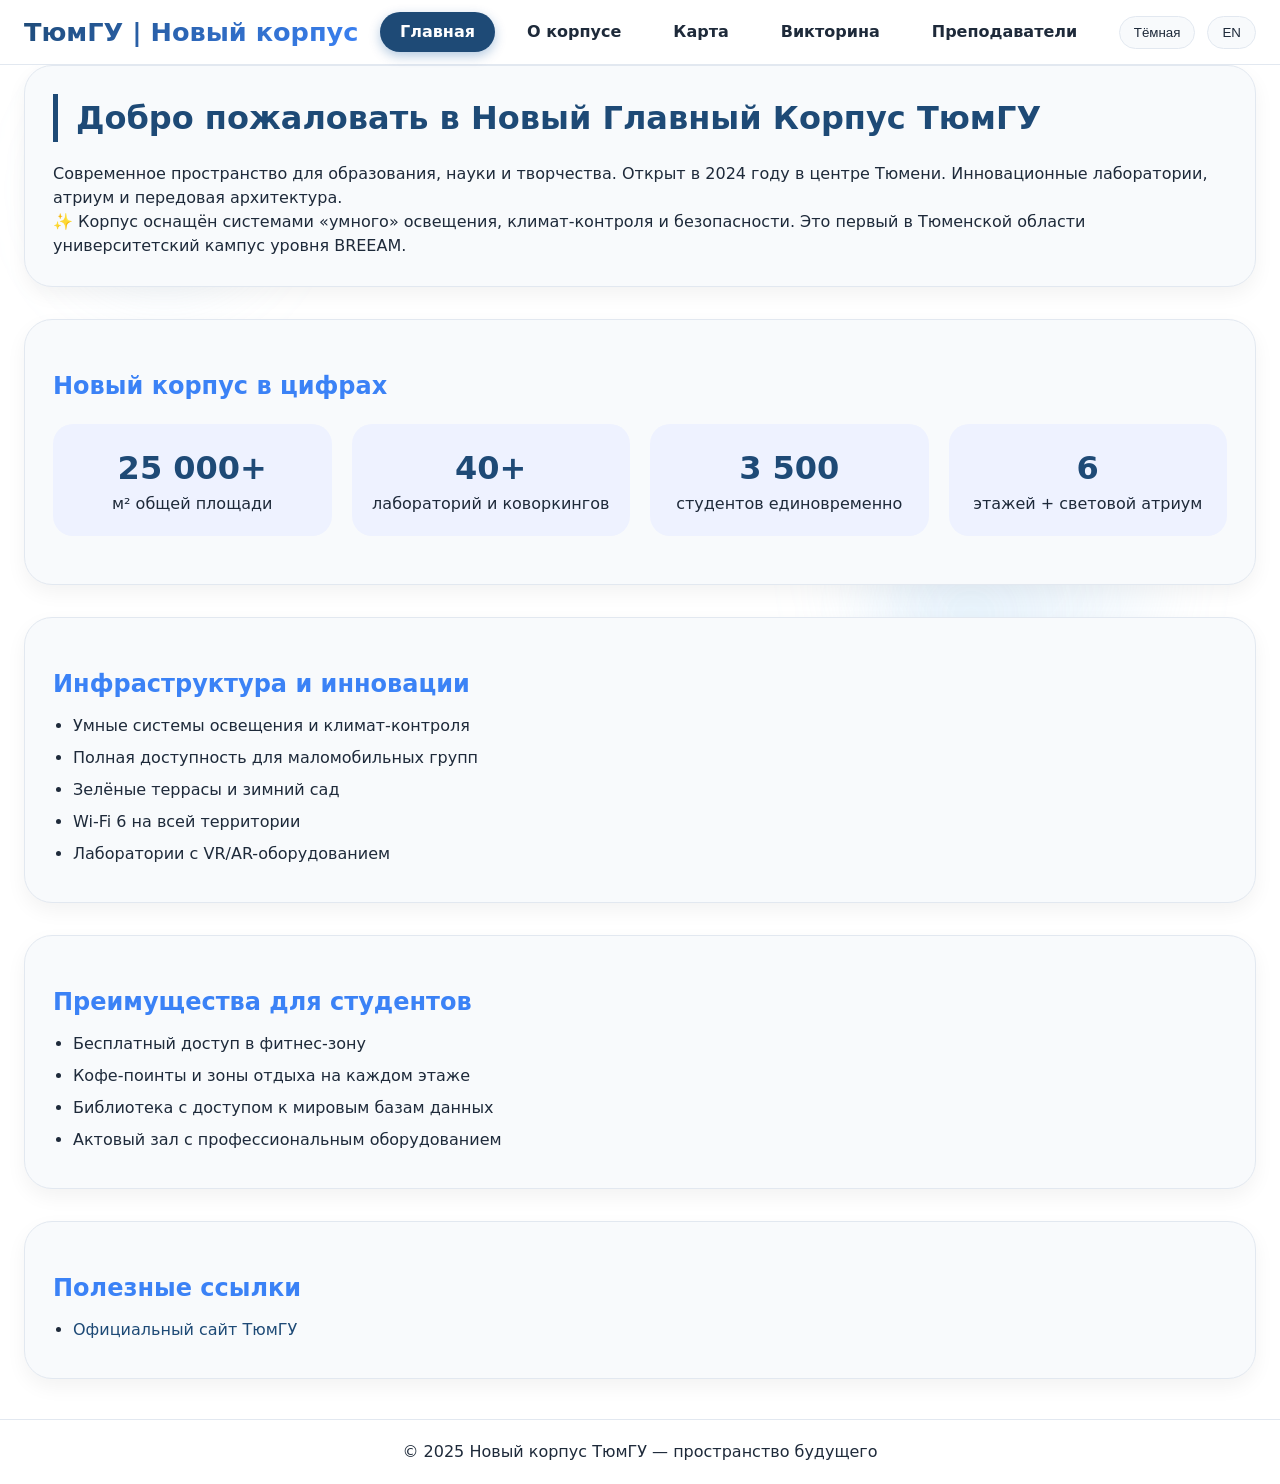
==== index.html @ 09c14d98 "Add files via upload" ====
<!DOCTYPE html>
<html lang="ru">
<head>
    <meta charset="UTF-8">
    <meta name="viewport" content="width=device-width, initial-scale=1.0">
    <title>Главная | Новый корпус ТюмГУ</title>
    <link rel="stylesheet" href="css/style.css">
</head>
<body>
<div class="bg-animation" id="bgAnim"></div>
<header>
    <div class="container">
        <div class="navbar">
            <div class="logo"><h1>ТюмГУ | Новый корпус</h1></div>
            <div class="nav-links">
                <a href="index.html" class="nav-link">Главная</a>
                <a href="about.html" class="nav-link">О корпусе</a>
                <a href="map.html" class="nav-link">Карта</a>
                <a href="quiz.html" class="nav-link">Викторина</a>
                <a href="teachers.html" class="nav-link">Преподаватели</a>
            </div>
            <div class="theme-lang">
                <button class="icon-btn" id="themeToggle">Тёмная</button>
                <button class="icon-btn" id="langToggle">EN</button>
            </div>
        </div>
    </div>
</header>
<main class="container">
    <div class="card">
        <h2 data-i18n="welcome_title">✨ Добро пожаловать в Новый Главный Корпус ТюмГУ</h2>
        <p data-i18n="welcome_text">Современное пространство для образования, науки и творчества. Открыт в 2024 году в центре Тюмени. Инновационные лаборатории, атриум и передовая архитектура.</p>
        <p>✨ Корпус оснащён системами «умного» освещения, климат-контроля и безопасности. Это первый в Тюменской области университетский кампус уровня BREEAM.</p>
    </div>
    <div class="card">
        <h3 data-i18n="stats_title">📊 Новый корпус в цифрах</h3>
        <div class="stats-grid">
            <div class="stat-item"><span class="stat-number">25 000+</span> <span data-i18n="stat1">м² общей площади</span></div>
            <div class="stat-item"><span class="stat-number">40+</span> <span data-i18n="stat2">лабораторий и коворкингов</span></div>
            <div class="stat-item"><span class="stat-number">3 500</span> <span data-i18n="stat3">студентов единовременно</span></div>
            <div class="stat-item"><span class="stat-number">6</span> <span data-i18n="stat4">этажей + световой атриум</span></div>
        </div>
    </div>
    <div class="card">
        <h3 data-i18n="infra_title">🏗️ Инфраструктура и инновации</h3>
        <ul class="fact-list">
            <li data-i18n="infra1">🧠 Умные системы освещения и климат-контроля</li>
            <li data-i18n="infra2">♿ Полная доступность для маломобильных групп</li>
            <li data-i18n="infra3">🌿 Зелёные террасы и зимний сад</li>
            <li data-i18n="infra4">📡 Wi-Fi 6 на всей территории</li>
            <li data-i18n="infra5">🔬 Лаборатории с VR/AR-оборудованием</li>
        </ul>
    </div>
    <div class="card">
        <h3 data-i18n="benefits_title">🎓 Преимущества для студентов</h3>
        <ul class="fact-list">
            <li data-i18n="benefit1">🏋️ Бесплатный доступ в фитнес-зону</li>
            <li data-i18n="benefit2">☕ Кофе-поинты и зоны отдыха на каждом этаже</li>
            <li data-i18n="benefit3">📚 Библиотека с доступом к мировым базам данных</li>
            <li data-i18n="benefit4">🎤 Актовый зал с профессиональным оборудованием</li>
        </ul>
    </div>
    <div class="card">
        <h3 data-i18n="links_title">🔗 Полезные ссылки</h3>
        <ul class="link-list">
            <li><a href="https://www.utmn.ru" target="_blank" data-i18n="news_link">Официальный сайт ТюмГУ</a></li>
        </ul>
    </div>
</main>
<footer><p>© 2025 Новый корпус ТюмГУ — пространство будущего</p></footer>
<button id="goToTop" class="up-btn">↑ Наверх</button>

<div id="infoModal" class="modal">
    <div class="modal-content">
        <div class="modal-header">
            <h2 id="modalTitle">Заголовок</h2>
            <span class="modal-close">&times;</span>
        </div>
        <div class="modal-body">
            <img id="modalImage" src="" alt="">
            <p id="modalFullDescription"></p>
            <div id="modalContacts" class="modal-contacts"></div>
            <p id="modalQuote"></p>
        </div>
    </div>
</div>

<script src="js/main.js"></script>
</body>
</html>
---- css/style.css ----
:root {
    --bg-color: #ffffff;
    --text-color: #1e2a3a;
    --card-bg: #f8fafc;
    --border: #e2e8f0;
    --accent: #1e4a76;
    --accent-light: #3b82f6;
    --header-bg: #ffffffcc;
    --shadow: 0 8px 20px rgba(0,0,0,0.05);
    --code-bg: #eef2ff;
    --hover-glow: 0 0 8px rgba(59,130,246,0.5);
}
body.dark {
    --bg-color: #121212;
    --text-color: #f0f0f0;
    --card-bg: #1e293b;
    --border: #334155;
    --accent: #60a5fa;
    --accent-light: #93c5fd;
    --header-bg: #1e293bcc;
    --shadow: 0 8px 20px rgba(0,0,0,0.4);
    --code-bg: #0f172a;
    --hover-glow: 0 0 12px rgba(96,165,250,0.6);
}
* {
    margin: 0;
    padding: 0;
    box-sizing: border-box;
    transition: background-color 0.3s ease, color 0.2s ease, border-color 0.2s, box-shadow 0.2s;
}
body {
    font-family: 'Segoe UI', 'Inter', system-ui, sans-serif;
    background-color: var(--bg-color);
    color: var(--text-color);
    line-height: 1.5;
    scroll-behavior: smooth;
    position: relative;
    min-height: 100vh;
}
.bg-animation {
    position: fixed;
    top: 0;
    left: 0;
    width: 100%;
    height: 100%;
    z-index: -2;
    pointer-events: none;
    overflow: hidden;
}
.stars, .stars::after, .stars::before {
    content: '';
    position: absolute;
    width: 3px;
    height: 3px;
    background: white;
    border-radius: 50%;
    opacity: 0.6;
    animation: starMove 40s linear infinite;
}
.stars { top: 0; left: 0; right: 0; bottom: 0; }
.stars::after { top: 20%; left: 30%; width: 2px; height: 2px; animation-duration: 55s; animation-delay: -5s; }
.stars::before { top: 70%; left: 70%; width: 1.5px; height: 1.5px; animation-duration: 30s; }
@keyframes starMove {
    0% { transform: translate(0,0) scale(1); opacity: 0.2; }
    50% { opacity: 1; transform: translate(40px,20px) scale(1.2); }
    100% { transform: translate(80px,40px) scale(0.8); opacity: 0; }
}
.clouds {
    position: absolute;
    width: 100%;
    height: 100%;
}
.clouds div {
    position: absolute;
    background: rgba(170,210,240,0.15);
    border-radius: 50%;
    filter: blur(40px);
    animation: floatCloud 20s infinite alternate ease-in-out;
}
@keyframes floatCloud {
    0% { transform: translate(0,0) scale(1); opacity: 0.2; }
    100% { transform: translate(50px,30px) scale(1.3); opacity: 0.5; }
}
.container {
    max-width: 1300px;
    margin: 0 auto;
    padding: 0 24px;
    position: relative;
    z-index: 2;
}
header {
    background: var(--header-bg);
    backdrop-filter: blur(12px);
    position: sticky;
    top: 0;
    z-index: 100;
    border-bottom: 1px solid var(--border);
    padding: 12px 0;
}
.navbar {
    display: flex;
    flex-wrap: wrap;
    justify-content: space-between;
    align-items: center;
    gap: 15px;
}
.logo h1 {
    font-size: 1.6rem;
    font-weight: 700;
    background: linear-gradient(135deg, var(--accent), var(--accent-light));
    -webkit-background-clip: text;
    background-clip: text;
    color: transparent;
}
.nav-links {
    display: flex;
    flex-wrap: wrap;
    gap: 12px;
}
.nav-link {
    background: transparent;
    border: none;
    padding: 8px 20px;
    font-weight: 600;
    font-size: 1rem;
    border-radius: 40px;
    cursor: pointer;
    color: var(--text-color);
    text-decoration: none;
    display: inline-block;
    transition: 0.2s;
}
.nav-link.active {
    background: var(--accent);
    color: white;
    box-shadow: 0 4px 12px rgba(0,76,151,0.3);
}
.nav-link:hover:not(.active) {
    background: var(--border);
    transform: translateY(-2px);
}
.theme-lang {
    display: flex;
    gap: 12px;
    align-items: center;
}
.icon-btn {
    background: var(--card-bg);
    border: 1px solid var(--border);
    padding: 8px 14px;
    border-radius: 40px;
    cursor: pointer;
    font-weight: 500;
    color: var(--text-color);
    transition: 0.2s;
}
.icon-btn:hover {
    transform: scale(1.02);
    box-shadow: var(--hover-glow);
}
.card {
    background: var(--card-bg);
    border-radius: 28px;
    padding: 28px;
    box-shadow: var(--shadow);
    margin-bottom: 32px;
    border: 1px solid var(--border);
    transition: transform 0.2s, box-shadow 0.2s;
}
.card:hover {
    transform: translateY(-3px);
    box-shadow: 0 12px 24px rgba(0,0,0,0.1);
}
h2 {
    font-size: 2rem;
    margin-bottom: 20px;
    color: var(--accent);
    border-left: 5px solid var(--accent);
    padding-left: 18px;
}
h3 {
    font-size: 1.5rem;
    margin: 20px 0 12px 0;
    color: var(--accent-light);
}
footer {
    text-align: center;
    padding: 20px;
    border-top: 1px solid var(--border);
    margin-top: 40px;
}
.up-btn {
    position: fixed;
    bottom: 30px;
    right: 30px;
    background: var(--accent);
    border-radius: 50px;
    padding: 12px 18px;
    z-index: 99;
    display: none;
    box-shadow: 0 4px 12px black;
    color: white;
    cursor: pointer;
    border: none;
    font-weight: bold;
    transition: 0.2s;
}
.up-btn:hover {
    transform: scale(1.05);
    background: var(--accent-light);
}
.gallery {
    display: grid;
    grid-template-columns: repeat(auto-fill, minmax(260px, 1fr));
    gap: 20px;
    margin: 30px 0;
}
.gallery img {
    width: 100%;
    height: 200px;
    object-fit: cover;
    border-radius: 20px;
    transition: transform 0.3s, box-shadow 0.3s;
    border: 2px solid var(--border);
}
.gallery img:hover {
    transform: scale(1.03);
    box-shadow: 0 10px 20px rgba(0,0,0,0.2);
}
.video-placeholder iframe, 
.video-placeholder video {
    width: 100%;
    max-width: 100%;
    border-radius: 24px;
    border: none;
}
video { width: 100%; border-radius: 24px; }
.map-frame {
    width: 100%;
    height: 450px;
    border-radius: 28px;
    border: none;
}
.fact-list, .link-list {
    margin-left: 20px;
    margin-top: 10px;
}
.fact-list li, .link-list li {
    margin-bottom: 8px;
}
a {
    color: var(--accent);
    text-decoration: none;
}
a:hover {
    text-decoration: underline;
}
.quiz-question {
    background: var(--code-bg);
    border-radius: 20px;
    padding: 20px;
    margin-bottom: 20px;
    transition: all 0.3s;
}
.options {
    display: flex;
    flex-wrap: wrap;
    gap: 12px;
    margin-top: 12px;
}
.opt-btn {
    background: var(--card-bg);
    border: 1px solid var(--border);
    padding: 10px 20px;
    border-radius: 40px;
    cursor: pointer;
    transition: all 0.2s;
    color: var(--text-color);
}
.opt-btn:hover {
    transform: scale(1.02);
    box-shadow: var(--hover-glow);
}
.opt-btn.correct-glow {
    background-color: #10b981 !important;
    border-color: #10b981 !important;
    color: white !important;
    box-shadow: 0 0 15px #10b981 !important;
    animation: pulseGreen 0.5s ease;
}
.opt-btn.wrong-glow {
    background-color: #ef4444 !important;
    border-color: #ef4444 !important;
    color: white !important;
    box-shadow: 0 0 15px #ef4444 !important;
    animation: shake 0.3s ease;
}
@keyframes pulseGreen {
    0% { transform: scale(1); opacity: 0.7; }
    100% { transform: scale(1.02); opacity: 1; }
}
@keyframes shake {
    0%,100% { transform: translateX(0); }
    25% { transform: translateX(-5px); }
    75% { transform: translateX(5px); }
}
.quiz-feedback {
    margin-top: 12px;
    font-style: italic;
    padding: 8px;
    border-radius: 12px;
    background: rgba(0,0,0,0.05);
}
.hint {
    margin-top: 8px;
    font-size: 0.9rem;
    color: var(--accent-light);
}
.score {
    font-weight: bold;
    font-size: 1.4rem;
    margin-bottom: 20px;
    text-align: center;
}
.reset-btn {
    margin-top: 20px;
    background: var(--accent);
    color: white;
    border: none;
    padding: 10px 24px;
    border-radius: 40px;
    cursor: pointer;
    font-weight: 600;
    transition: 0.2s;
}
.reset-btn:hover {
    background: var(--accent-light);
}

/* ===== Стили карточек преподавателей ===== */
.teachers-grid {
    display: grid;
    grid-template-columns: repeat(auto-fill, minmax(220px, 1fr));
    gap: 20px;
    margin-top: 24px;
}
.teacher-card {
    background: var(--card-bg);
    border-radius: 20px;
    border: 1px solid var(--border);
    cursor: pointer;
    transition: transform 0.25s, box-shadow 0.25s;
    display: flex;
    flex-direction: column;
    align-items: center;
    padding: 22px 16px 18px;
    text-align: center;
    gap: 0;
}
.teacher-card:hover {
    transform: translateY(-4px);
    box-shadow: 0 12px 28px rgba(0,0,0,0.12);
}
.teacher-photo-wrap {
    position: relative;
    margin-bottom: 14px;
}
.teacher-photo {
    width: 88px;
    height: 88px;
    border-radius: 50%;
    object-fit: cover;
    border: 2px solid var(--accent);
    display: block;
}
.teacher-name {
    font-size: 0.95rem;
    font-weight: 700;
    color: var(--text-color);
    margin-bottom: 6px;
    line-height: 1.3;
}
.teacher-divider {
    width: 32px;
    height: 2px;
    background: var(--accent-light);
    border-radius: 2px;
    margin: 0 auto 8px;
}
.teacher-post {
    font-size: 0.78rem;
    color: var(--accent-light);
    font-weight: 600;
    margin-bottom: 8px;
    line-height: 1.4;
}
.teacher-desc {
    font-size: 0.75rem;
    color: var(--text-color);
    opacity: 0.6;
    line-height: 1.4;
}
.teacher-hint {
    margin-top: 12px;
    font-size: 0.7rem;
    color: var(--accent);
    opacity: 0.7;
    display: flex;
    align-items: center;
    gap: 4px;
}
.teacher-hint svg {
    width: 12px;
    height: 12px;
    flex-shrink: 0;
}

/* Локации */
.location-card {
    background: var(--card-bg);
    border-radius: 24px;
    overflow: hidden;
    cursor: pointer;
    transition: transform 0.3s, box-shadow 0.3s;
    border: 1px solid var(--border);
    box-shadow: var(--shadow);
}
.location-card:hover {
    transform: translateY(-5px);
    box-shadow: 0 12px 24px rgba(0,0,0,0.15);
}
.location-card img {
    width: 100%;
    height: 200px;
    object-fit: cover;
}
.location-card-content {
    padding: 16px;
}
.location-card-content h4 {
    font-size: 1.2rem;
    margin-bottom: 8px;
    color: var(--accent);
}

/* Уменьшенное модальное окно */
.modal {
    display: none;
    position: fixed;
    z-index: 1000;
    left: 0;
    top: 0;
    width: 100%;
    height: 100%;
    overflow: auto;
    background-color: rgba(0,0,0,0.8);
    backdrop-filter: blur(5px);
    justify-content: center;
    align-items: center;
    animation: fadeIn 0.3s;
}
.modal-content {
    background-color: var(--card-bg);
    margin: auto;
    padding: 0;
    border: 1px solid var(--border);
    border-radius: 24px;
    width: 90%;
    max-width: 560px;
    box-shadow: 0 10px 30px rgba(0,0,0,0.3);
    animation: slideDown 0.3s;
}
.modal-header {
    display: flex;
    justify-content: space-between;
    align-items: center;
    padding: 16px 20px;
    border-bottom: 1px solid var(--border);
}
.modal-header h2 {
    margin: 0;
    font-size: 1.4rem;
    border-left: none;
    padding-left: 0;
}
.modal-close {
    color: var(--text-color);
    font-size: 28px;
    font-weight: bold;
    cursor: pointer;
    transition: 0.2s;
}
.modal-close:hover {
    color: var(--accent-light);
    transform: scale(1.1);
}
.modal-body {
    padding: 0 20px 20px 20px;
}
.modal-body img {
    width: 100%;
    max-height: 280px;
    object-fit: cover;
    border-radius: 16px;
    margin: 16px 0;
}
#modalFullDescription, #modalQuote {
    line-height: 1.6;
}
#modalQuote {
    font-style: italic;
    background: var(--code-bg);
    padding: 16px;
    border-radius: 20px;
    margin-top: 20px;
    border-left: 4px solid var(--accent);
}

/* Блок контактов в модальном окне */
.modal-contacts {
    margin: 16px 0 12px;
    padding: 12px 16px;
    background: var(--code-bg);
    border-radius: 16px;
    display: flex;
    flex-direction: column;
    gap: 8px;
}
.contact-item {
    font-size: 0.9rem;
    line-height: 1.5;
    display: flex;
    flex-wrap: wrap;
    gap: 4px;
}
.contact-label {
    font-weight: 600;
    color: var(--accent-light);
    min-width: 80px;
}
.contact-item a {
    color: var(--accent);
    text-decoration: underline;
}

/* Главная – статистика */
.stats-grid {
    display: grid;
    grid-template-columns: repeat(auto-fit, minmax(200px, 1fr));
    gap: 20px;
    text-align: center;
    margin: 20px 0;
}
.stat-item {
    background: var(--code-bg);
    padding: 20px;
    border-radius: 20px;
}
.stat-number {
    font-size: 2rem;
    font-weight: bold;
    color: var(--accent);
    display: block;
}
.reviews-grid {
    display: grid;
    grid-template-columns: repeat(auto-fit, minmax(250px, 1fr));
    gap: 20px;
    margin-top: 20px;
}
.review-item {
    background: var(--code-bg);
    padding: 16px;
    border-radius: 20px;
    font-style: italic;
}
@keyframes slideDown {
    from {transform: translateY(-50px); opacity: 0;}
    to {transform: translateY(0); opacity: 1;}
}
@media (max-width: 760px) {
    .navbar { flex-direction: column; align-items: stretch; }
    .nav-links { justify-content: center; }
    .theme-lang { justify-content: center; }
    h2 { font-size: 1.6rem; }
    .container { padding: 0 16px; }
    .teachers-grid { grid-template-columns: 1fr; }
    .stats-grid { grid-template-columns: 1fr; }
}
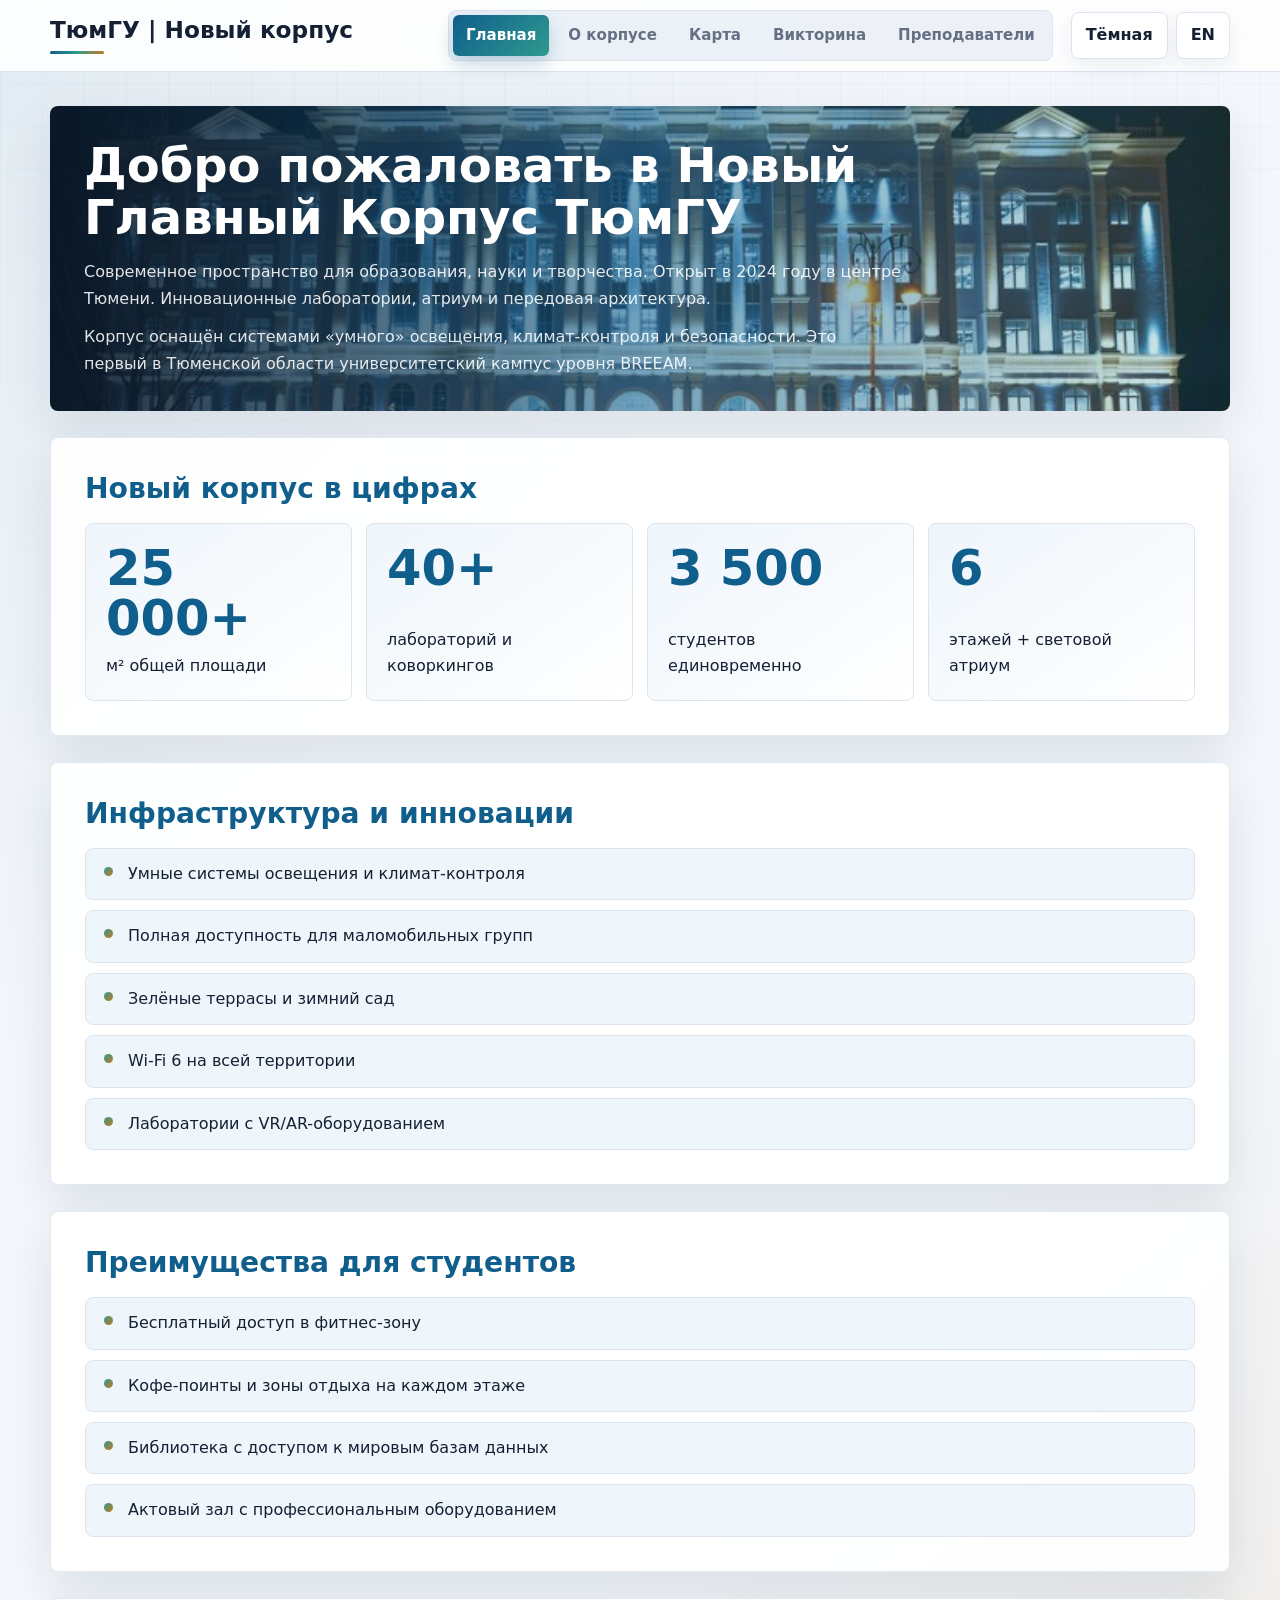
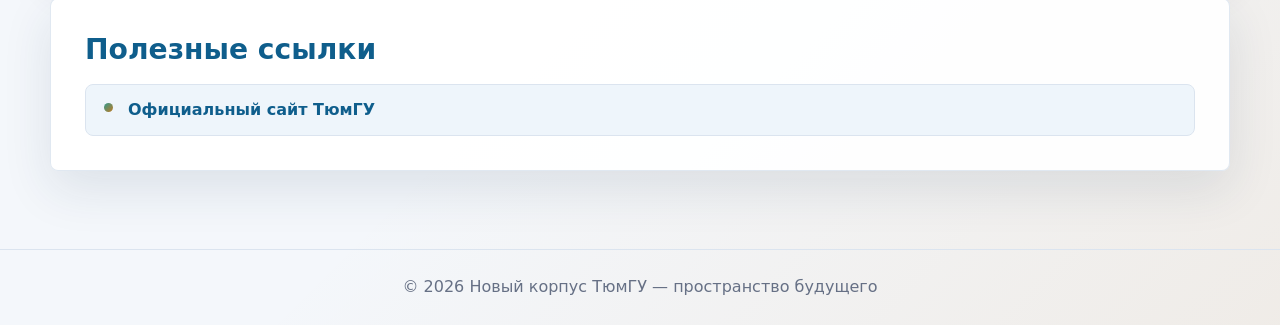
==== commit b37b4fd1: "Add files via upload" ====
--- a/index.html
+++ b/index.html
@@ -11,13 +11,13 @@
 <header>
     <div class="container">
         <div class="navbar">
-            <div class="logo"><h1>ТюмГУ | Новый корпус</h1></div>
-            <div class="nav-links">
-                <a href="index.html" class="nav-link">Главная</a>
-                <a href="about.html" class="nav-link">О корпусе</a>
-                <a href="map.html" class="nav-link">Карта</a>
-                <a href="quiz.html" class="nav-link">Викторина</a>
-                <a href="teachers.html" class="nav-link">Преподаватели</a>
+            <div class="logo"><h1 data-i18n="brand_title">ТюмГУ | Новый корпус</h1></div>
+            <div class="nav-links">
+                <a href="index.html" class="nav-link" data-i18n="nav_home">Главная</a>
+                <a href="about.html" class="nav-link" data-i18n="nav_about">О корпусе</a>
+                <a href="map.html" class="nav-link" data-i18n="nav_map">Карта</a>
+                <a href="quiz.html" class="nav-link" data-i18n="nav_quiz">Викторина</a>
+                <a href="teachers.html" class="nav-link" data-i18n="nav_teachers">Преподаватели</a>
             </div>
             <div class="theme-lang">
                 <button class="icon-btn" id="themeToggle">Тёмная</button>
@@ -30,7 +30,7 @@
     <div class="card">
         <h2 data-i18n="welcome_title">✨ Добро пожаловать в Новый Главный Корпус ТюмГУ</h2>
         <p data-i18n="welcome_text">Современное пространство для образования, науки и творчества. Открыт в 2024 году в центре Тюмени. Инновационные лаборатории, атриум и передовая архитектура.</p>
-        <p>✨ Корпус оснащён системами «умного» освещения, климат-контроля и безопасности. Это первый в Тюменской области университетский кампус уровня BREEAM.</p>
+        <p data-i18n="welcome_extra">✨ Корпус оснащён системами «умного» освещения, климат-контроля и безопасности. Это первый в Тюменской области университетский кампус уровня BREEAM.</p>
     </div>
     <div class="card">
         <h3 data-i18n="stats_title">📊 Новый корпус в цифрах</h3>
@@ -67,8 +67,8 @@
         </ul>
     </div>
 </main>
-<footer><p>© 2025 Новый корпус ТюмГУ — пространство будущего</p></footer>
-<button id="goToTop" class="up-btn">↑ Наверх</button>
+<footer><p data-i18n="footer_home">© 2026 Новый корпус ТюмГУ — пространство будущего</p></footer>
+<button id="goToTop" class="up-btn" data-i18n="go_top">↑ Наверх</button>
 
 <div id="infoModal" class="modal">
     <div class="modal-content">
@@ -87,4 +87,4 @@
 
 <script src="js/main.js"></script>
 </body>
-</html>+</html>
--- a/css/style.css
+++ b/css/style.css
@@ -1,589 +1,889 @@
-:root {
-    --bg-color: #ffffff;
-    --text-color: #1e2a3a;
-    --card-bg: #f8fafc;
-    --border: #e2e8f0;
-    --accent: #1e4a76;
-    --accent-light: #3b82f6;
-    --header-bg: #ffffffcc;
-    --shadow: 0 8px 20px rgba(0,0,0,0.05);
-    --code-bg: #eef2ff;
-    --hover-glow: 0 0 8px rgba(59,130,246,0.5);
-}
-body.dark {
-    --bg-color: #121212;
-    --text-color: #f0f0f0;
-    --card-bg: #1e293b;
-    --border: #334155;
-    --accent: #60a5fa;
-    --accent-light: #93c5fd;
-    --header-bg: #1e293bcc;
-    --shadow: 0 8px 20px rgba(0,0,0,0.4);
-    --code-bg: #0f172a;
-    --hover-glow: 0 0 12px rgba(96,165,250,0.6);
-}
-* {
-    margin: 0;
-    padding: 0;
-    box-sizing: border-box;
-    transition: background-color 0.3s ease, color 0.2s ease, border-color 0.2s, box-shadow 0.2s;
-}
-body {
-    font-family: 'Segoe UI', 'Inter', system-ui, sans-serif;
-    background-color: var(--bg-color);
-    color: var(--text-color);
-    line-height: 1.5;
-    scroll-behavior: smooth;
-    position: relative;
-    min-height: 100vh;
-}
-.bg-animation {
-    position: fixed;
-    top: 0;
-    left: 0;
-    width: 100%;
-    height: 100%;
-    z-index: -2;
-    pointer-events: none;
-    overflow: hidden;
-}
-.stars, .stars::after, .stars::before {
-    content: '';
-    position: absolute;
-    width: 3px;
-    height: 3px;
-    background: white;
-    border-radius: 50%;
-    opacity: 0.6;
-    animation: starMove 40s linear infinite;
-}
-.stars { top: 0; left: 0; right: 0; bottom: 0; }
-.stars::after { top: 20%; left: 30%; width: 2px; height: 2px; animation-duration: 55s; animation-delay: -5s; }
-.stars::before { top: 70%; left: 70%; width: 1.5px; height: 1.5px; animation-duration: 30s; }
-@keyframes starMove {
-    0% { transform: translate(0,0) scale(1); opacity: 0.2; }
-    50% { opacity: 1; transform: translate(40px,20px) scale(1.2); }
-    100% { transform: translate(80px,40px) scale(0.8); opacity: 0; }
-}
-.clouds {
-    position: absolute;
-    width: 100%;
-    height: 100%;
-}
-.clouds div {
-    position: absolute;
-    background: rgba(170,210,240,0.15);
-    border-radius: 50%;
-    filter: blur(40px);
-    animation: floatCloud 20s infinite alternate ease-in-out;
-}
-@keyframes floatCloud {
-    0% { transform: translate(0,0) scale(1); opacity: 0.2; }
-    100% { transform: translate(50px,30px) scale(1.3); opacity: 0.5; }
-}
-.container {
-    max-width: 1300px;
-    margin: 0 auto;
-    padding: 0 24px;
-    position: relative;
-    z-index: 2;
-}
-header {
-    background: var(--header-bg);
-    backdrop-filter: blur(12px);
-    position: sticky;
-    top: 0;
-    z-index: 100;
-    border-bottom: 1px solid var(--border);
-    padding: 12px 0;
-}
-.navbar {
-    display: flex;
-    flex-wrap: wrap;
-    justify-content: space-between;
-    align-items: center;
-    gap: 15px;
-}
-.logo h1 {
-    font-size: 1.6rem;
-    font-weight: 700;
-    background: linear-gradient(135deg, var(--accent), var(--accent-light));
-    -webkit-background-clip: text;
-    background-clip: text;
-    color: transparent;
-}
-.nav-links {
-    display: flex;
-    flex-wrap: wrap;
-    gap: 12px;
-}
-.nav-link {
-    background: transparent;
-    border: none;
-    padding: 8px 20px;
-    font-weight: 600;
-    font-size: 1rem;
-    border-radius: 40px;
-    cursor: pointer;
-    color: var(--text-color);
-    text-decoration: none;
-    display: inline-block;
-    transition: 0.2s;
-}
-.nav-link.active {
-    background: var(--accent);
-    color: white;
-    box-shadow: 0 4px 12px rgba(0,76,151,0.3);
-}
-.nav-link:hover:not(.active) {
-    background: var(--border);
-    transform: translateY(-2px);
-}
-.theme-lang {
-    display: flex;
-    gap: 12px;
-    align-items: center;
-}
-.icon-btn {
-    background: var(--card-bg);
-    border: 1px solid var(--border);
-    padding: 8px 14px;
-    border-radius: 40px;
-    cursor: pointer;
-    font-weight: 500;
-    color: var(--text-color);
-    transition: 0.2s;
-}
-.icon-btn:hover {
-    transform: scale(1.02);
-    box-shadow: var(--hover-glow);
-}
-.card {
-    background: var(--card-bg);
-    border-radius: 28px;
-    padding: 28px;
-    box-shadow: var(--shadow);
-    margin-bottom: 32px;
-    border: 1px solid var(--border);
-    transition: transform 0.2s, box-shadow 0.2s;
-}
-.card:hover {
-    transform: translateY(-3px);
-    box-shadow: 0 12px 24px rgba(0,0,0,0.1);
-}
-h2 {
-    font-size: 2rem;
-    margin-bottom: 20px;
-    color: var(--accent);
-    border-left: 5px solid var(--accent);
-    padding-left: 18px;
-}
-h3 {
-    font-size: 1.5rem;
-    margin: 20px 0 12px 0;
-    color: var(--accent-light);
-}
-footer {
-    text-align: center;
-    padding: 20px;
-    border-top: 1px solid var(--border);
-    margin-top: 40px;
-}
-.up-btn {
-    position: fixed;
-    bottom: 30px;
-    right: 30px;
-    background: var(--accent);
-    border-radius: 50px;
-    padding: 12px 18px;
-    z-index: 99;
-    display: none;
-    box-shadow: 0 4px 12px black;
-    color: white;
-    cursor: pointer;
-    border: none;
-    font-weight: bold;
-    transition: 0.2s;
-}
-.up-btn:hover {
-    transform: scale(1.05);
-    background: var(--accent-light);
-}
-.gallery {
-    display: grid;
-    grid-template-columns: repeat(auto-fill, minmax(260px, 1fr));
-    gap: 20px;
-    margin: 30px 0;
-}
-.gallery img {
-    width: 100%;
-    height: 200px;
-    object-fit: cover;
-    border-radius: 20px;
-    transition: transform 0.3s, box-shadow 0.3s;
-    border: 2px solid var(--border);
-}
-.gallery img:hover {
-    transform: scale(1.03);
-    box-shadow: 0 10px 20px rgba(0,0,0,0.2);
-}
-.video-placeholder iframe, 
-.video-placeholder video {
-    width: 100%;
-    max-width: 100%;
-    border-radius: 24px;
-    border: none;
-}
-video { width: 100%; border-radius: 24px; }
-.map-frame {
-    width: 100%;
-    height: 450px;
-    border-radius: 28px;
-    border: none;
-}
-.fact-list, .link-list {
-    margin-left: 20px;
-    margin-top: 10px;
-}
-.fact-list li, .link-list li {
-    margin-bottom: 8px;
-}
-a {
-    color: var(--accent);
-    text-decoration: none;
-}
-a:hover {
-    text-decoration: underline;
-}
-.quiz-question {
-    background: var(--code-bg);
-    border-radius: 20px;
-    padding: 20px;
-    margin-bottom: 20px;
-    transition: all 0.3s;
-}
-.options {
-    display: flex;
-    flex-wrap: wrap;
-    gap: 12px;
-    margin-top: 12px;
-}
-.opt-btn {
-    background: var(--card-bg);
-    border: 1px solid var(--border);
-    padding: 10px 20px;
-    border-radius: 40px;
-    cursor: pointer;
-    transition: all 0.2s;
-    color: var(--text-color);
-}
-.opt-btn:hover {
-    transform: scale(1.02);
-    box-shadow: var(--hover-glow);
-}
-.opt-btn.correct-glow {
-    background-color: #10b981 !important;
-    border-color: #10b981 !important;
-    color: white !important;
-    box-shadow: 0 0 15px #10b981 !important;
-    animation: pulseGreen 0.5s ease;
-}
-.opt-btn.wrong-glow {
-    background-color: #ef4444 !important;
-    border-color: #ef4444 !important;
-    color: white !important;
-    box-shadow: 0 0 15px #ef4444 !important;
-    animation: shake 0.3s ease;
-}
-@keyframes pulseGreen {
-    0% { transform: scale(1); opacity: 0.7; }
-    100% { transform: scale(1.02); opacity: 1; }
-}
-@keyframes shake {
-    0%,100% { transform: translateX(0); }
-    25% { transform: translateX(-5px); }
-    75% { transform: translateX(5px); }
-}
-.quiz-feedback {
-    margin-top: 12px;
-    font-style: italic;
-    padding: 8px;
-    border-radius: 12px;
-    background: rgba(0,0,0,0.05);
-}
-.hint {
-    margin-top: 8px;
-    font-size: 0.9rem;
-    color: var(--accent-light);
-}
-.score {
-    font-weight: bold;
-    font-size: 1.4rem;
-    margin-bottom: 20px;
-    text-align: center;
-}
-.reset-btn {
-    margin-top: 20px;
-    background: var(--accent);
-    color: white;
-    border: none;
-    padding: 10px 24px;
-    border-radius: 40px;
-    cursor: pointer;
-    font-weight: 600;
-    transition: 0.2s;
-}
-.reset-btn:hover {
-    background: var(--accent-light);
-}
-
-/* ===== Стили карточек преподавателей ===== */
-.teachers-grid {
-    display: grid;
-    grid-template-columns: repeat(auto-fill, minmax(220px, 1fr));
-    gap: 20px;
-    margin-top: 24px;
-}
-.teacher-card {
-    background: var(--card-bg);
-    border-radius: 20px;
-    border: 1px solid var(--border);
-    cursor: pointer;
-    transition: transform 0.25s, box-shadow 0.25s;
-    display: flex;
-    flex-direction: column;
-    align-items: center;
-    padding: 22px 16px 18px;
-    text-align: center;
-    gap: 0;
-}
-.teacher-card:hover {
-    transform: translateY(-4px);
-    box-shadow: 0 12px 28px rgba(0,0,0,0.12);
-}
-.teacher-photo-wrap {
-    position: relative;
-    margin-bottom: 14px;
-}
-.teacher-photo {
-    width: 88px;
-    height: 88px;
-    border-radius: 50%;
-    object-fit: cover;
-    border: 2px solid var(--accent);
-    display: block;
-}
-.teacher-name {
-    font-size: 0.95rem;
-    font-weight: 700;
-    color: var(--text-color);
-    margin-bottom: 6px;
-    line-height: 1.3;
-}
-.teacher-divider {
-    width: 32px;
-    height: 2px;
-    background: var(--accent-light);
-    border-radius: 2px;
-    margin: 0 auto 8px;
-}
-.teacher-post {
-    font-size: 0.78rem;
-    color: var(--accent-light);
-    font-weight: 600;
-    margin-bottom: 8px;
-    line-height: 1.4;
-}
-.teacher-desc {
-    font-size: 0.75rem;
-    color: var(--text-color);
-    opacity: 0.6;
-    line-height: 1.4;
-}
-.teacher-hint {
-    margin-top: 12px;
-    font-size: 0.7rem;
-    color: var(--accent);
-    opacity: 0.7;
-    display: flex;
-    align-items: center;
-    gap: 4px;
-}
-.teacher-hint svg {
-    width: 12px;
-    height: 12px;
-    flex-shrink: 0;
-}
-
-/* Локации */
-.location-card {
-    background: var(--card-bg);
-    border-radius: 24px;
-    overflow: hidden;
-    cursor: pointer;
-    transition: transform 0.3s, box-shadow 0.3s;
-    border: 1px solid var(--border);
-    box-shadow: var(--shadow);
-}
-.location-card:hover {
-    transform: translateY(-5px);
-    box-shadow: 0 12px 24px rgba(0,0,0,0.15);
-}
-.location-card img {
-    width: 100%;
-    height: 200px;
-    object-fit: cover;
-}
-.location-card-content {
-    padding: 16px;
-}
-.location-card-content h4 {
-    font-size: 1.2rem;
-    margin-bottom: 8px;
-    color: var(--accent);
-}
-
-/* Уменьшенное модальное окно */
-.modal {
-    display: none;
-    position: fixed;
-    z-index: 1000;
-    left: 0;
-    top: 0;
-    width: 100%;
-    height: 100%;
-    overflow: auto;
-    background-color: rgba(0,0,0,0.8);
-    backdrop-filter: blur(5px);
-    justify-content: center;
-    align-items: center;
-    animation: fadeIn 0.3s;
-}
-.modal-content {
-    background-color: var(--card-bg);
-    margin: auto;
-    padding: 0;
-    border: 1px solid var(--border);
-    border-radius: 24px;
-    width: 90%;
-    max-width: 560px;
-    box-shadow: 0 10px 30px rgba(0,0,0,0.3);
-    animation: slideDown 0.3s;
-}
-.modal-header {
-    display: flex;
-    justify-content: space-between;
-    align-items: center;
-    padding: 16px 20px;
-    border-bottom: 1px solid var(--border);
-}
-.modal-header h2 {
-    margin: 0;
-    font-size: 1.4rem;
-    border-left: none;
-    padding-left: 0;
-}
-.modal-close {
-    color: var(--text-color);
-    font-size: 28px;
-    font-weight: bold;
-    cursor: pointer;
-    transition: 0.2s;
-}
-.modal-close:hover {
-    color: var(--accent-light);
-    transform: scale(1.1);
-}
-.modal-body {
-    padding: 0 20px 20px 20px;
-}
-.modal-body img {
-    width: 100%;
-    max-height: 280px;
-    object-fit: cover;
-    border-radius: 16px;
-    margin: 16px 0;
-}
-#modalFullDescription, #modalQuote {
-    line-height: 1.6;
-}
-#modalQuote {
-    font-style: italic;
-    background: var(--code-bg);
-    padding: 16px;
-    border-radius: 20px;
-    margin-top: 20px;
-    border-left: 4px solid var(--accent);
-}
-
-/* Блок контактов в модальном окне */
-.modal-contacts {
-    margin: 16px 0 12px;
-    padding: 12px 16px;
-    background: var(--code-bg);
-    border-radius: 16px;
-    display: flex;
-    flex-direction: column;
-    gap: 8px;
-}
-.contact-item {
-    font-size: 0.9rem;
-    line-height: 1.5;
-    display: flex;
-    flex-wrap: wrap;
-    gap: 4px;
-}
-.contact-label {
-    font-weight: 600;
-    color: var(--accent-light);
-    min-width: 80px;
-}
-.contact-item a {
-    color: var(--accent);
-    text-decoration: underline;
-}
-
-/* Главная – статистика */
-.stats-grid {
-    display: grid;
-    grid-template-columns: repeat(auto-fit, minmax(200px, 1fr));
-    gap: 20px;
-    text-align: center;
-    margin: 20px 0;
-}
-.stat-item {
-    background: var(--code-bg);
-    padding: 20px;
-    border-radius: 20px;
-}
-.stat-number {
-    font-size: 2rem;
-    font-weight: bold;
-    color: var(--accent);
-    display: block;
-}
-.reviews-grid {
-    display: grid;
-    grid-template-columns: repeat(auto-fit, minmax(250px, 1fr));
-    gap: 20px;
-    margin-top: 20px;
-}
-.review-item {
-    background: var(--code-bg);
-    padding: 16px;
-    border-radius: 20px;
-    font-style: italic;
-}
-@keyframes slideDown {
-    from {transform: translateY(-50px); opacity: 0;}
-    to {transform: translateY(0); opacity: 1;}
-}
-@media (max-width: 760px) {
-    .navbar { flex-direction: column; align-items: stretch; }
-    .nav-links { justify-content: center; }
-    .theme-lang { justify-content: center; }
-    h2 { font-size: 1.6rem; }
-    .container { padding: 0 16px; }
-    .teachers-grid { grid-template-columns: 1fr; }
-    .stats-grid { grid-template-columns: 1fr; }
-}+:root {
+    color-scheme: light;
+    --bg-color: #f4f7fb;
+    --text-color: #152033;
+    --muted-text: #667085;
+    --card-bg: rgba(255, 255, 255, 0.92);
+    --panel-bg: #ffffff;
+    --border: #dbe4ef;
+    --accent: #0f5e8c;
+    --accent-light: #2f9a8f;
+    --accent-soft: #e8f4f3;
+    --warm: #c17a22;
+    --header-bg: rgba(255, 255, 255, 0.88);
+    --shadow: 0 18px 50px rgba(27, 52, 83, 0.11);
+    --shadow-soft: 0 8px 22px rgba(27, 52, 83, 0.08);
+    --code-bg: #eef5fb;
+    --hover-glow: 0 0 0 4px rgba(47, 154, 143, 0.16);
+}
+
+body.dark {
+    color-scheme: dark;
+    --bg-color: #0d1420;
+    --text-color: #eef4fb;
+    --muted-text: #aab8c8;
+    --card-bg: rgba(21, 32, 51, 0.92);
+    --panel-bg: #111b2b;
+    --border: #27384d;
+    --accent: #6cc3ff;
+    --accent-light: #67d5c5;
+    --accent-soft: rgba(103, 213, 197, 0.12);
+    --warm: #f0b55c;
+    --header-bg: rgba(15, 24, 38, 0.9);
+    --shadow: 0 20px 54px rgba(0, 0, 0, 0.34);
+    --shadow-soft: 0 10px 26px rgba(0, 0, 0, 0.26);
+    --code-bg: #172438;
+    --hover-glow: 0 0 0 4px rgba(108, 195, 255, 0.16);
+}
+
+* {
+    margin: 0;
+    padding: 0;
+    box-sizing: border-box;
+}
+
+html {
+    scroll-behavior: smooth;
+}
+
+body {
+    min-height: 100vh;
+    font-family: "Segoe UI", Inter, system-ui, -apple-system, BlinkMacSystemFont, sans-serif;
+    background:
+        linear-gradient(135deg, rgba(15, 94, 140, 0.08), transparent 34%),
+        linear-gradient(315deg, rgba(193, 122, 34, 0.09), transparent 32%),
+        var(--bg-color);
+    color: var(--text-color);
+    line-height: 1.65;
+    position: relative;
+    overflow-x: hidden;
+}
+
+body::before {
+    content: "";
+    position: fixed;
+    inset: 0;
+    z-index: -3;
+    pointer-events: none;
+    opacity: 0.42;
+    background-image:
+        linear-gradient(rgba(15, 94, 140, 0.08) 1px, transparent 1px),
+        linear-gradient(90deg, rgba(15, 94, 140, 0.08) 1px, transparent 1px);
+    background-size: 42px 42px;
+    mask-image: linear-gradient(to bottom, black, transparent 75%);
+}
+
+.bg-animation {
+    position: fixed;
+    inset: 0;
+    z-index: -2;
+    pointer-events: none;
+    overflow: hidden;
+}
+
+.stars,
+.stars::after,
+.stars::before {
+    content: "";
+    position: absolute;
+    width: 2px;
+    height: 2px;
+    background: currentColor;
+    border-radius: 50%;
+    color: rgba(255, 255, 255, 0.7);
+    box-shadow:
+        18vw 12vh 0 currentColor,
+        44vw 26vh 0 currentColor,
+        78vw 18vh 0 currentColor,
+        65vw 72vh 0 currentColor,
+        20vw 68vh 0 currentColor;
+    animation: starMove 28s linear infinite;
+}
+
+.stars {
+    top: 10%;
+    left: 4%;
+}
+
+.stars::after {
+    top: 24vh;
+    left: 32vw;
+    opacity: 0.55;
+    animation-duration: 42s;
+}
+
+.stars::before {
+    top: 58vh;
+    left: 8vw;
+    opacity: 0.4;
+    animation-duration: 36s;
+}
+
+@keyframes starMove {
+    from { transform: translate3d(0, 0, 0); opacity: 0.25; }
+    50% { opacity: 0.85; }
+    to { transform: translate3d(32px, 18px, 0); opacity: 0.25; }
+}
+
+.clouds {
+    display: none;
+}
+
+.container {
+    width: min(1180px, calc(100% - 40px));
+    margin: 0 auto;
+    position: relative;
+    z-index: 1;
+}
+
+header {
+    position: sticky;
+    top: 0;
+    z-index: 100;
+    padding: 10px 0;
+    background: var(--header-bg);
+    border-bottom: 1px solid var(--border);
+    backdrop-filter: blur(18px);
+}
+
+.navbar {
+    display: grid;
+    grid-template-columns: minmax(210px, 1fr) auto auto;
+    align-items: center;
+    gap: 18px;
+}
+
+.logo h1 {
+    font-size: clamp(1.08rem, 2vw, 1.45rem);
+    font-weight: 800;
+    line-height: 1.15;
+    color: var(--text-color);
+}
+
+.logo h1::after {
+    content: "";
+    display: block;
+    width: 54px;
+    height: 3px;
+    margin-top: 7px;
+    border-radius: 3px;
+    background: linear-gradient(90deg, var(--accent), var(--accent-light), var(--warm));
+}
+
+.nav-links {
+    display: flex;
+    flex-wrap: wrap;
+    justify-content: center;
+    gap: 6px;
+    padding: 4px;
+    background: rgba(219, 228, 239, 0.5);
+    border: 1px solid var(--border);
+    border-radius: 8px;
+}
+
+body.dark .nav-links {
+    background: rgba(39, 56, 77, 0.42);
+}
+
+.nav-link,
+.icon-btn,
+.opt-btn,
+.reset-btn,
+.up-btn {
+    border: 0;
+    font: inherit;
+}
+
+.nav-link {
+    display: inline-flex;
+    align-items: center;
+    min-height: 38px;
+    padding: 8px 13px;
+    border-radius: 6px;
+    color: var(--muted-text);
+    text-decoration: none;
+    font-size: 0.94rem;
+    font-weight: 700;
+    transition: color 0.2s ease, background 0.2s ease, transform 0.2s ease, box-shadow 0.2s ease;
+}
+
+.nav-link.active {
+    color: #ffffff;
+    background: linear-gradient(135deg, var(--accent), var(--accent-light));
+    box-shadow: 0 8px 18px rgba(15, 94, 140, 0.24);
+}
+
+.nav-link:hover:not(.active) {
+    color: var(--text-color);
+    background: var(--panel-bg);
+    transform: translateY(-1px);
+}
+
+.theme-lang {
+    display: flex;
+    gap: 8px;
+    justify-content: flex-end;
+}
+
+.icon-btn,
+.reset-btn {
+    min-height: 40px;
+    padding: 9px 14px;
+    border-radius: 8px;
+    cursor: pointer;
+    font-weight: 800;
+    color: var(--text-color);
+    background: var(--panel-bg);
+    border: 1px solid var(--border);
+    box-shadow: var(--shadow-soft);
+    transition: transform 0.2s ease, box-shadow 0.2s ease, border-color 0.2s ease;
+}
+
+.icon-btn:hover,
+.reset-btn:hover,
+.opt-btn:hover {
+    transform: translateY(-2px);
+    box-shadow: var(--hover-glow), var(--shadow-soft);
+    border-color: var(--accent-light);
+}
+
+main.container {
+    padding-top: 34px;
+    padding-bottom: 18px;
+}
+
+.card {
+    position: relative;
+    overflow: hidden;
+    margin-bottom: 26px;
+    padding: clamp(22px, 3vw, 34px);
+    background: var(--card-bg);
+    border: 1px solid rgba(219, 228, 239, 0.85);
+    border-radius: 8px;
+    box-shadow: var(--shadow);
+    transition: transform 0.22s ease, box-shadow 0.22s ease, border-color 0.22s ease;
+}
+
+body.dark .card {
+    border-color: rgba(39, 56, 77, 0.9);
+}
+
+.card:hover {
+    transform: translateY(-3px);
+    box-shadow: 0 24px 60px rgba(27, 52, 83, 0.14);
+    border-color: rgba(47, 154, 143, 0.42);
+}
+
+main > .card:first-child {
+    min-height: 250px;
+    display: flex;
+    flex-direction: column;
+    justify-content: center;
+    color: #ffffff;
+    border: 0;
+    background:
+        linear-gradient(90deg, rgba(10, 25, 41, 0.9), rgba(15, 94, 140, 0.58), rgba(47, 154, 143, 0.2)),
+        url("../images/facade.jpg") center / cover;
+}
+
+main > .card:first-child p {
+    max-width: 820px;
+    color: rgba(255, 255, 255, 0.88);
+}
+
+main > .card:first-child h2,
+main > .card:first-child h3 {
+    color: #ffffff;
+}
+
+h2,
+h3 {
+    letter-spacing: 0;
+}
+
+h2 {
+    max-width: 980px;
+    margin-bottom: 16px;
+    color: var(--accent);
+    font-size: clamp(1.8rem, 4vw, 3rem);
+    line-height: 1.08;
+    font-weight: 850;
+}
+
+h3 {
+    margin-bottom: 18px;
+    color: var(--accent);
+    font-size: clamp(1.28rem, 2.2vw, 1.85rem);
+    line-height: 1.18;
+    font-weight: 820;
+}
+
+p + p {
+    margin-top: 12px;
+}
+
+a {
+    color: var(--accent);
+    font-weight: 700;
+    text-decoration: none;
+}
+
+a:hover {
+    text-decoration: underline;
+}
+
+.fact-list,
+.link-list {
+    display: grid;
+    gap: 10px;
+    margin-top: 10px;
+    list-style: none;
+}
+
+.fact-list li,
+.link-list li {
+    position: relative;
+    padding: 12px 14px 12px 42px;
+    background: var(--code-bg);
+    border: 1px solid var(--border);
+    border-radius: 8px;
+}
+
+.fact-list li::before,
+.link-list li::before {
+    content: "";
+    position: absolute;
+    top: 18px;
+    left: 18px;
+    width: 9px;
+    height: 9px;
+    border-radius: 50%;
+    background: linear-gradient(135deg, var(--accent-light), var(--warm));
+}
+
+.stats-grid {
+    display: grid;
+    grid-template-columns: repeat(auto-fit, minmax(190px, 1fr));
+    gap: 14px;
+    margin-top: 18px;
+}
+
+.stat-item {
+    min-height: 138px;
+    display: flex;
+    flex-direction: column;
+    justify-content: space-between;
+    padding: 20px;
+    border-radius: 8px;
+    background: linear-gradient(145deg, var(--code-bg), var(--panel-bg));
+    border: 1px solid var(--border);
+}
+
+.stat-number {
+    display: block;
+    margin-bottom: 10px;
+    color: var(--accent);
+    font-size: clamp(2rem, 4vw, 3.1rem);
+    line-height: 1;
+    font-weight: 900;
+}
+
+.gallery {
+    display: grid;
+    grid-template-columns: repeat(auto-fit, minmax(240px, 1fr));
+    gap: 16px;
+    margin-top: 20px;
+}
+
+.gallery > img,
+.location-card,
+.video-placeholder iframe,
+.video-placeholder video,
+video,
+.map-frame {
+    border-radius: 8px;
+    box-shadow: var(--shadow-soft);
+}
+
+.gallery > img {
+    width: 100%;
+    height: 230px;
+    object-fit: cover;
+    border: 1px solid var(--border);
+    transition: transform 0.28s ease, filter 0.28s ease, box-shadow 0.28s ease;
+}
+
+.gallery > img:hover {
+    transform: translateY(-4px) scale(1.01);
+    filter: saturate(1.08) contrast(1.03);
+    box-shadow: var(--shadow);
+}
+
+.location-card {
+    overflow: hidden;
+    cursor: pointer;
+    background: var(--panel-bg);
+    border: 1px solid var(--border);
+    transition: transform 0.25s ease, box-shadow 0.25s ease, border-color 0.25s ease;
+}
+
+.location-card:hover {
+    transform: translateY(-5px);
+    border-color: var(--accent-light);
+    box-shadow: var(--shadow);
+}
+
+.location-card img {
+    width: 100%;
+    height: 205px;
+    object-fit: cover;
+    display: block;
+}
+
+.location-card-content {
+    padding: 16px 16px 18px;
+}
+
+.location-card-content h4 {
+    margin-bottom: 6px;
+    color: var(--accent);
+    font-size: 1.12rem;
+}
+
+.video-placeholder iframe,
+.video-placeholder video {
+    width: 100%;
+    max-width: 100%;
+    min-height: 420px;
+    border: 1px solid var(--border);
+}
+
+video {
+    width: 100%;
+}
+
+.map-frame {
+    width: 100%;
+    height: min(58vh, 470px);
+    min-height: 320px;
+    margin-top: 18px;
+    border: 1px solid var(--border);
+}
+
+.quiz-question {
+    margin-bottom: 16px;
+    padding: 18px;
+    border-radius: 8px;
+    background: var(--code-bg);
+    border: 1px solid var(--border);
+}
+
+.quiz-question strong {
+    display: block;
+    margin-bottom: 12px;
+    line-height: 1.45;
+}
+
+.options {
+    display: flex;
+    flex-wrap: wrap;
+    gap: 10px;
+}
+
+.opt-btn {
+    min-height: 42px;
+    padding: 10px 16px;
+    border-radius: 8px;
+    cursor: pointer;
+    color: var(--text-color);
+    background: var(--panel-bg);
+    border: 1px solid var(--border);
+    font-weight: 750;
+    transition: transform 0.2s ease, box-shadow 0.2s ease, border-color 0.2s ease, background 0.2s ease;
+}
+
+.opt-btn.correct-glow {
+    color: #ffffff !important;
+    background: #138a64 !important;
+    border-color: #138a64 !important;
+    box-shadow: 0 0 0 4px rgba(19, 138, 100, 0.18) !important;
+}
+
+.opt-btn.wrong-glow {
+    color: #ffffff !important;
+    background: #c33b3b !important;
+    border-color: #c33b3b !important;
+    box-shadow: 0 0 0 4px rgba(195, 59, 59, 0.18) !important;
+}
+
+.quiz-feedback,
+.hint {
+    margin-top: 12px;
+    padding: 10px 12px;
+    border-radius: 8px;
+    background: var(--panel-bg);
+    border: 1px solid var(--border);
+}
+
+.hint {
+    color: var(--accent);
+    font-size: 0.94rem;
+    font-weight: 650;
+}
+
+.score {
+    display: inline-flex;
+    align-items: center;
+    min-height: 44px;
+    margin-bottom: 18px;
+    padding: 10px 16px;
+    border-radius: 8px;
+    color: var(--accent);
+    background: var(--accent-soft);
+    border: 1px solid rgba(47, 154, 143, 0.28);
+    font-size: 1.18rem;
+    font-weight: 900;
+}
+
+.reset-btn {
+    margin-top: 10px;
+    color: #ffffff;
+    background: linear-gradient(135deg, var(--accent), var(--accent-light));
+    border-color: transparent;
+}
+
+.teachers-grid {
+    display: grid;
+    grid-template-columns: repeat(auto-fit, minmax(220px, 1fr));
+    gap: 16px;
+    margin-top: 22px;
+}
+
+.teacher-card {
+    position: relative;
+    min-height: 294px;
+    display: flex;
+    flex-direction: column;
+    align-items: center;
+    padding: 22px 16px 18px;
+    text-align: center;
+    cursor: pointer;
+    background: var(--panel-bg);
+    border: 1px solid var(--border);
+    border-radius: 8px;
+    box-shadow: var(--shadow-soft);
+    transition: transform 0.24s ease, box-shadow 0.24s ease, border-color 0.24s ease;
+}
+
+.teacher-card::before {
+    content: "";
+    position: absolute;
+    inset: 0 0 auto;
+    height: 5px;
+    background: linear-gradient(90deg, var(--accent), var(--accent-light), var(--warm));
+}
+
+.teacher-card:hover {
+    transform: translateY(-5px);
+    border-color: var(--accent-light);
+    box-shadow: var(--shadow);
+}
+
+.teacher-photo-wrap {
+    margin-bottom: 15px;
+}
+
+.teacher-photo {
+    width: 104px;
+    height: 104px;
+    display: block;
+    object-fit: cover;
+    border-radius: 50%;
+    border: 4px solid var(--panel-bg);
+    outline: 2px solid var(--accent-light);
+    box-shadow: 0 10px 24px rgba(15, 94, 140, 0.18);
+}
+
+.teacher-name {
+    min-height: 48px;
+    display: flex;
+    align-items: center;
+    justify-content: center;
+    margin-bottom: 8px;
+    color: var(--text-color);
+    font-size: 0.98rem;
+    line-height: 1.3;
+    font-weight: 850;
+}
+
+.teacher-divider {
+    width: 42px;
+    height: 3px;
+    margin: 0 auto 10px;
+    border-radius: 3px;
+    background: var(--warm);
+}
+
+.teacher-post {
+    margin-bottom: 8px;
+    color: var(--accent);
+    font-size: 0.82rem;
+    line-height: 1.4;
+    font-weight: 800;
+}
+
+.teacher-desc {
+    color: var(--muted-text);
+    font-size: 0.78rem;
+    line-height: 1.45;
+}
+
+.teacher-hint {
+    margin-top: auto;
+    padding-top: 14px;
+    display: inline-flex;
+    align-items: center;
+    gap: 6px;
+    color: var(--accent-light);
+    font-size: 0.76rem;
+    font-weight: 850;
+}
+
+.teacher-hint svg {
+    width: 14px;
+    height: 14px;
+    flex: 0 0 auto;
+}
+
+.modal {
+    display: none;
+    position: fixed;
+    z-index: 1000;
+    inset: 0;
+    justify-content: center;
+    align-items: center;
+    padding: 22px;
+    overflow: auto;
+    background: rgba(5, 12, 20, 0.78);
+    backdrop-filter: blur(10px);
+}
+
+.modal-content {
+    width: min(92vw, 620px);
+    overflow: hidden;
+    background: var(--panel-bg);
+    border: 1px solid var(--border);
+    border-radius: 8px;
+    box-shadow: 0 24px 70px rgba(0, 0, 0, 0.36);
+    animation: slideDown 0.24s ease;
+}
+
+.modal-header {
+    display: flex;
+    justify-content: space-between;
+    align-items: center;
+    gap: 14px;
+    padding: 18px 20px;
+    border-bottom: 1px solid var(--border);
+}
+
+.modal-header h2 {
+    margin: 0;
+    color: var(--text-color);
+    font-size: 1.28rem;
+    line-height: 1.2;
+}
+
+.modal-close {
+    width: 38px;
+    height: 38px;
+    display: inline-flex;
+    align-items: center;
+    justify-content: center;
+    border-radius: 8px;
+    cursor: pointer;
+    color: var(--muted-text);
+    font-size: 28px;
+    line-height: 1;
+    transition: color 0.2s ease, background 0.2s ease, transform 0.2s ease;
+}
+
+.modal-close:hover {
+    color: var(--text-color);
+    background: var(--code-bg);
+    transform: scale(1.04);
+}
+
+.modal-body {
+    padding: 18px 20px 22px;
+}
+
+.modal-body img {
+    width: 100%;
+    max-height: 310px;
+    object-fit: cover;
+    margin-bottom: 16px;
+    border-radius: 8px;
+}
+
+#modalFullDescription,
+#modalQuote {
+    line-height: 1.65;
+}
+
+#modalQuote {
+    margin-top: 16px;
+    padding: 14px 16px;
+    border-radius: 8px;
+    background: var(--code-bg);
+    border-left: 4px solid var(--accent-light);
+    font-style: italic;
+}
+
+.modal-contacts {
+    display: grid;
+    gap: 8px;
+    margin: 14px 0;
+    padding: 12px 14px;
+    background: var(--code-bg);
+    border: 1px solid var(--border);
+    border-radius: 8px;
+}
+
+.contact-item {
+    display: flex;
+    flex-wrap: wrap;
+    gap: 5px;
+    font-size: 0.94rem;
+}
+
+.contact-label {
+    min-width: 84px;
+    color: var(--accent);
+    font-weight: 850;
+}
+
+footer {
+    margin-top: 34px;
+    padding: 24px 20px;
+    text-align: center;
+    color: var(--muted-text);
+    border-top: 1px solid var(--border);
+}
+
+.up-btn {
+    position: fixed;
+    right: 24px;
+    bottom: 24px;
+    z-index: 99;
+    display: none;
+    min-height: 44px;
+    padding: 10px 15px;
+    border-radius: 8px;
+    color: #ffffff;
+    cursor: pointer;
+    font-weight: 900;
+    background: linear-gradient(135deg, var(--accent), var(--accent-light));
+    box-shadow: var(--shadow);
+    transition: transform 0.2s ease, filter 0.2s ease;
+}
+
+.up-btn:hover {
+    transform: translateY(-2px);
+    filter: brightness(1.04);
+}
+
+@keyframes slideDown {
+    from { transform: translateY(-18px); opacity: 0; }
+    to { transform: translateY(0); opacity: 1; }
+}
+
+@media (max-width: 920px) {
+    .navbar {
+        grid-template-columns: 1fr;
+    }
+
+    .theme-lang {
+        justify-content: center;
+    }
+
+    .logo {
+        text-align: center;
+    }
+
+    .logo h1::after {
+        margin-left: auto;
+        margin-right: auto;
+    }
+}
+
+@media (max-width: 760px) {
+    .container {
+        width: min(100% - 28px, 1180px);
+    }
+
+    header {
+        position: relative;
+    }
+
+    main.container {
+        padding-top: 20px;
+    }
+
+    .nav-links {
+        display: grid;
+        grid-template-columns: repeat(2, minmax(0, 1fr));
+    }
+
+    .nav-link {
+        justify-content: center;
+        text-align: center;
+        padding-inline: 8px;
+    }
+
+    .card {
+        padding: 16px;
+    }
+
+    main > .card:first-child {
+        min-height: 300px;
+        background:
+            linear-gradient(180deg, rgba(10, 25, 41, 0.9), rgba(15, 94, 140, 0.68)),
+            url("../images/facade.jpg") center / cover;
+    }
+
+    main > .card:first-child h2 {
+        font-size: 1.36rem;
+        line-height: 1.18;
+        overflow-wrap: anywhere;
+        word-break: break-word;
+    }
+
+    main > .card:first-child p {
+        font-size: 0.86rem;
+        line-height: 1.5;
+        overflow-wrap: anywhere;
+        word-break: break-word;
+    }
+
+    .gallery,
+    .teachers-grid,
+    .stats-grid {
+        grid-template-columns: 1fr;
+    }
+
+    .video-placeholder iframe,
+    .video-placeholder video {
+        min-height: 240px;
+    }
+
+    .options {
+        display: grid;
+        grid-template-columns: 1fr;
+    }
+
+    .up-btn {
+        right: 16px;
+        bottom: 16px;
+    }
+}
